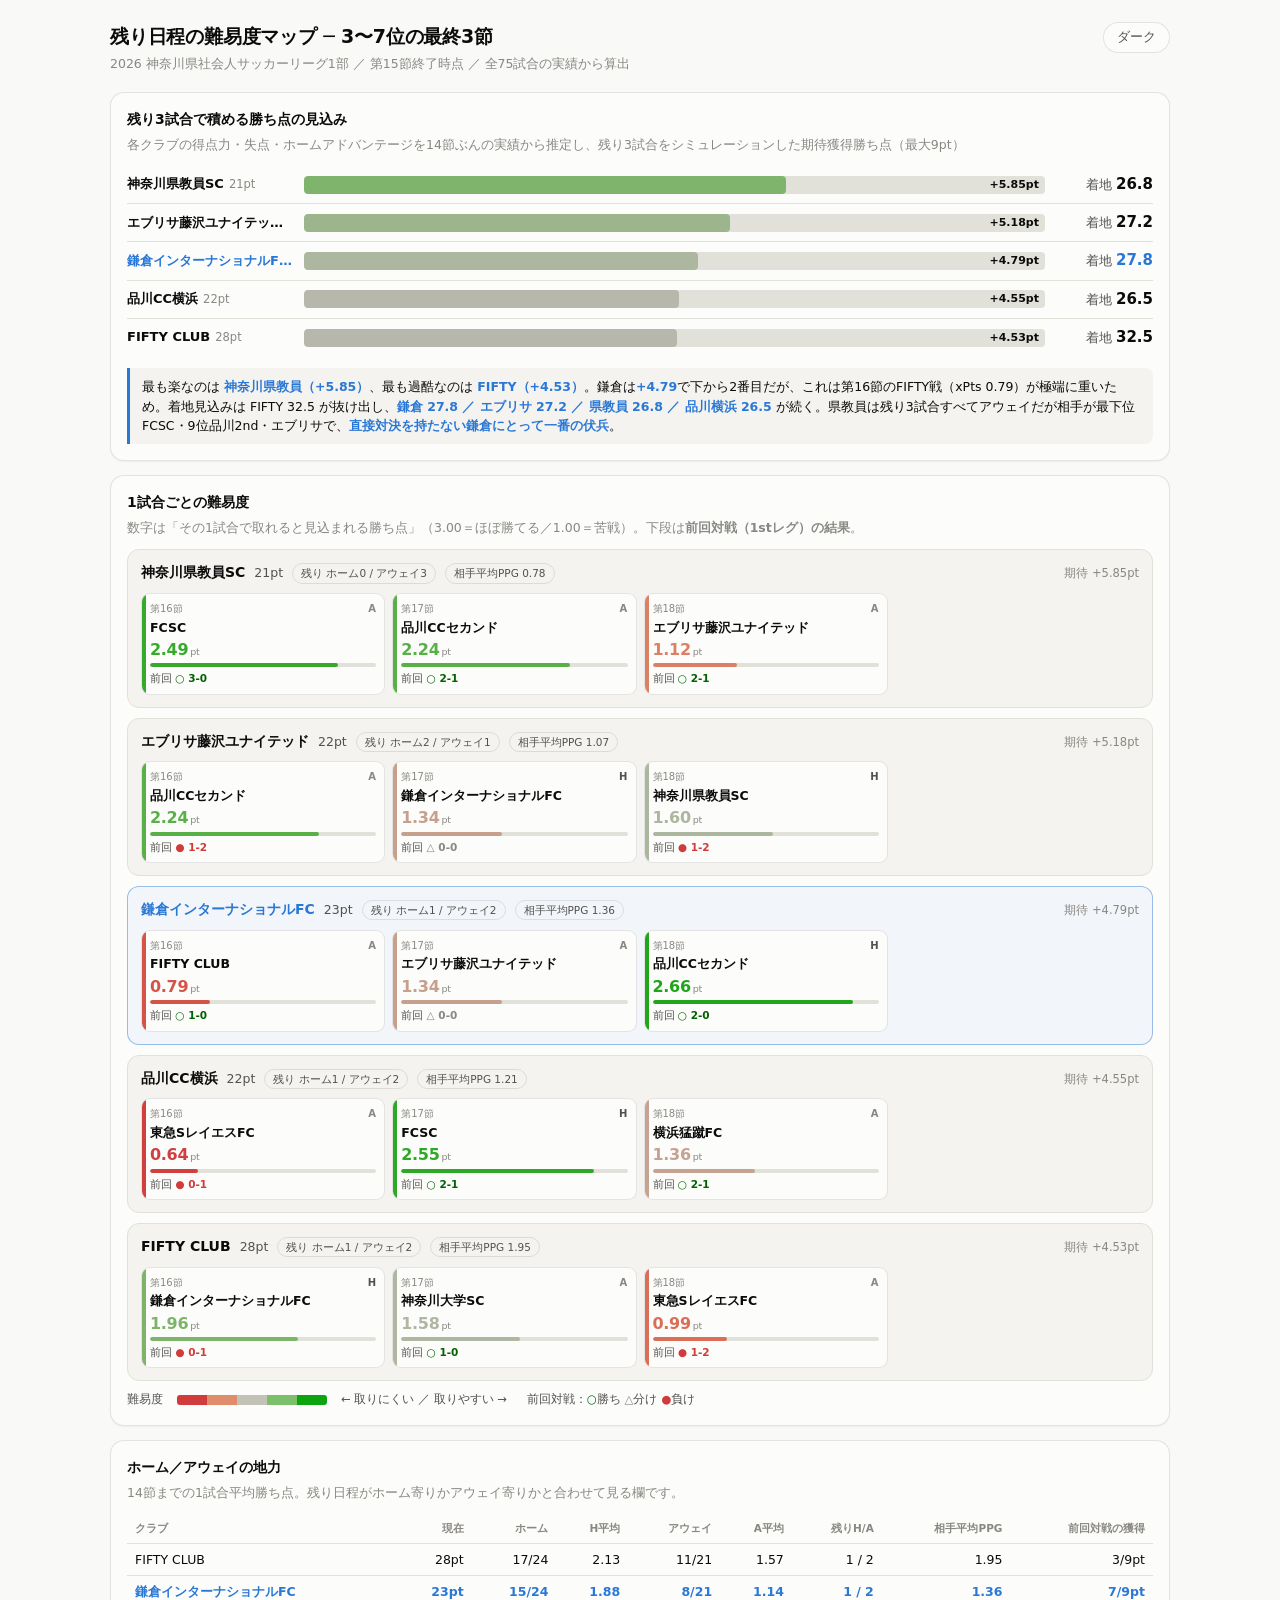
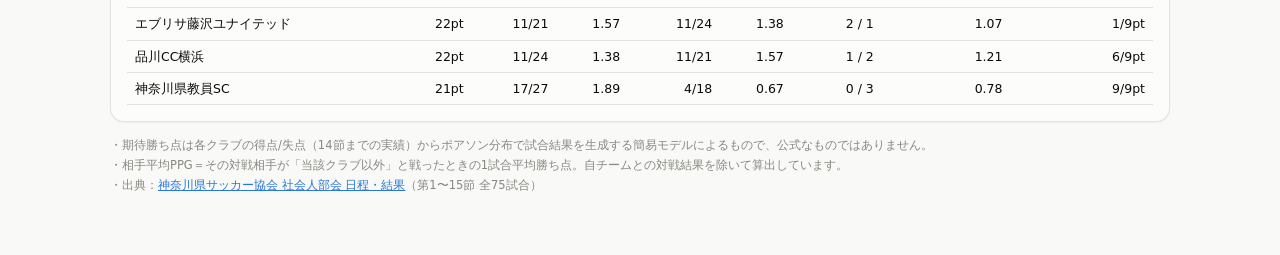
==== fixtures.html @ 3d51796e "Add files via upload" ====
<!DOCTYPE html>
<html lang="ja" data-theme="light">
<head>
<meta charset="utf-8">
<meta name="viewport" content="width=device-width, initial-scale=1">
<title>残り日程難易度マップ｜神奈川県1部</title>
<style>
  :root{
    color-scheme:light;
    --page:#f9f9f7;--surface:#fcfcfb;--surface2:#f4f3ef;
    --ink:#0b0b0b;--ink2:#52514e;--muted:#898781;
    --grid:#e1e0d9;--axis:#c3c2b7;--border:rgba(11,11,11,.10);
    --hi:#2a78d6;--good:#0ca30c;--goodink:#006300;--bad:#d03b3b;
    --easy:#0ca30c;--hard:#d03b3b;--mid:#c3c2b7;
    --shadow:0 1px 2px rgba(11,11,11,.05);
  }
  :root[data-theme="dark"]{
    color-scheme:dark;
    --page:#0d0d0d;--surface:#1a1a19;--surface2:#232321;
    --ink:#fff;--ink2:#c3c2b7;--muted:#898781;
    --grid:#2c2c2a;--axis:#383835;--border:rgba(255,255,255,.10);
    --hi:#3987e5;--good:#0ca30c;--goodink:#0ca30c;--bad:#e66767;
    --easy:#0ca30c;--hard:#e66767;--mid:#56554f;
    --shadow:none;
  }
  *{box-sizing:border-box}
  body{margin:0;background:var(--page);color:var(--ink);padding:22px 16px 60px;
    font-family:system-ui,-apple-system,"Segoe UI","Hiragino Sans","Noto Sans JP",sans-serif;font-size:15px;line-height:1.55}
  .wrap{max-width:1060px;margin:0 auto}
  header{display:flex;justify-content:space-between;align-items:flex-start;gap:14px;flex-wrap:wrap;margin-bottom:18px}
  h1{font-size:19px;margin:0 0 3px;letter-spacing:-.01em}
  .sub{font-size:12.5px;color:var(--muted);margin:0}
  .btn{border:1px solid var(--border);background:var(--surface);color:var(--ink2);border-radius:999px;
    padding:6px 13px;font-size:12.5px;cursor:pointer;font-family:inherit}
  h2{font-size:14px;margin:0 0 4px}
  .lead{font-size:12.5px;color:var(--muted);margin:0 0 12px}
  .card{background:var(--surface);border:1px solid var(--border);border-radius:14px;padding:16px;box-shadow:var(--shadow);margin-bottom:14px}

  /* ランキング */
  .rankrow{display:grid;grid-template-columns:165px 1fr 96px;gap:12px;align-items:center;padding:7px 0;border-bottom:1px solid var(--grid)}
  .rankrow:last-child{border-bottom:none}
  .rname{font-size:13px;font-weight:650;white-space:nowrap;overflow:hidden;text-overflow:ellipsis}
  .rname i{font-style:normal;font-weight:400;color:var(--muted);font-size:11.5px;margin-left:5px}
  .rbar{position:relative;height:18px;background:var(--grid);border-radius:4px;overflow:hidden}
  .rbar i{position:absolute;left:0;top:0;bottom:0;border-radius:4px;background:var(--mid)}
  .rbar b{position:absolute;right:6px;top:0;line-height:18px;font-size:11px;font-weight:650;color:var(--ink)}
  .rland{font-size:12.5px;text-align:right;font-variant-numeric:tabular-nums;color:var(--ink2)}
  .rland b{font-size:15px;color:var(--ink)}
  .km .rname,.km .rland b{color:var(--hi)}

  /* チームブロック */
  .team{border:1px solid var(--grid);border-radius:12px;padding:12px 13px;margin-bottom:10px;background:var(--surface2)}
  .team.km{border-color:color-mix(in srgb,var(--hi) 45%,transparent);background:color-mix(in srgb,var(--hi) 5%,var(--surface))}
  .thead{display:flex;align-items:baseline;gap:9px;flex-wrap:wrap;margin-bottom:9px}
  .thead .nm{font-size:14px;font-weight:700}
  .team.km .thead .nm{color:var(--hi)}
  .thead .pt{font-size:12.5px;color:var(--ink2);font-variant-numeric:tabular-nums}
  .thead .tag{font-size:10.5px;padding:1px 8px;border-radius:999px;border:1px solid var(--border);color:var(--ink2)}
  .thead .sp{margin-left:auto;font-size:11.5px;color:var(--muted);font-variant-numeric:tabular-nums}
  .fixtures{display:grid;grid-template-columns:repeat(4,1fr);gap:7px}
  @media(max-width:700px){.fixtures{grid-template-columns:repeat(2,1fr)}}
  .fx{border:1px solid var(--border);border-radius:9px;padding:7px 8px;background:var(--surface);position:relative;overflow:hidden}
  .fx .rd{font-size:10px;color:var(--muted);display:flex;justify-content:space-between}
  .fx .rd .ha{font-weight:700;letter-spacing:.02em}
  .fx .op{font-size:12.5px;font-weight:650;margin:1px 0 4px;white-space:nowrap;overflow:hidden;text-overflow:ellipsis}
  .fx .xp{font-size:16px;font-weight:700;font-variant-numeric:tabular-nums;letter-spacing:-.02em;line-height:1.1}
  .fx .xp small{font-size:9.5px;font-weight:500;color:var(--muted);margin-left:2px}
  .fx .lg{font-size:10.5px;color:var(--ink2);margin-top:3px;font-variant-numeric:tabular-nums}
  .fx .lg .o{color:var(--goodink);font-weight:700}
  .fx .lg .x{color:var(--bad);font-weight:700}
  .fx .lg .e{color:var(--muted);font-weight:700}
  .fx .strip{position:absolute;left:0;top:0;bottom:0;width:4px}
  .fx .gauge{height:4px;border-radius:2px;background:var(--grid);margin-top:5px;overflow:hidden}
  .fx .gauge i{display:block;height:100%;border-radius:2px}

  .legend{display:flex;gap:14px;flex-wrap:wrap;align-items:center;font-size:11.5px;color:var(--ink2);margin-top:10px}
  .ramp{display:flex;height:10px;width:150px;border-radius:3px;overflow:hidden}
  .ramp span{flex:1}

  table{width:100%;border-collapse:collapse;font-size:12.5px;font-variant-numeric:tabular-nums}
  th,td{padding:6px 8px;border-bottom:1px solid var(--grid);text-align:right;white-space:nowrap}
  th:first-child,td:first-child{text-align:left}
  th{font-size:10.5px;color:var(--muted);font-weight:600}
  tr.km td{color:var(--hi);font-weight:650}
  footer{font-size:11.5px;color:var(--muted);line-height:1.7;margin-top:10px}
  a{color:var(--hi)}
  .key{background:var(--surface2);border-left:3px solid var(--hi);border-radius:0 8px 8px 0;padding:9px 12px;font-size:12.5px;margin-top:12px}
  .key b{color:var(--hi)}
</style>
</head>
<body>
<div class="wrap">

<header>
  <div>
    <h1>残り日程の難易度マップ ─ 3〜7位の最終3節</h1>
    <p class="sub">2026 神奈川県社会人サッカーリーグ1部 ／ 第15節終了時点 ／ 全75試合の実績から算出</p>
  </div>
  <button class="btn" id="theme">ダーク</button>
</header>

<div class="card">
  <h2>残り3試合で積める勝ち点の見込み</h2>
  <p class="lead">各クラブの得点力・失点・ホームアドバンテージを14節ぶんの実績から推定し、残り3試合をシミュレーションした期待獲得勝ち点（最大9pt）</p>
  <div id="ranking"></div>
  <div class="key" id="keynote"></div>
</div>

<div class="card">
  <h2>1試合ごとの難易度</h2>
  <p class="lead">数字は「その1試合で取れると見込まれる勝ち点」（3.00＝ほぼ勝てる／1.00＝苦戦）。下段は<b>前回対戦（1stレグ）の結果</b>。</p>
  <div id="teams"></div>
  <div class="legend">
    <span>難易度</span>
    <span class="ramp"><span style="background:#d03b3b"></span><span style="background:#e08b6a"></span><span style="background:#c3c2b7"></span><span style="background:#7cbf6a"></span><span style="background:#0ca30c"></span></span>
    <span>← 取りにくい ／ 取りやすい →</span>
    <span style="margin-left:6px">前回対戦：<b class="o" style="color:var(--goodink)">○</b>勝ち <b style="color:var(--muted)">△</b>分け <b style="color:var(--bad)">●</b>負け</span>
  </div>
</div>

<div class="card">
  <h2>ホーム／アウェイの地力</h2>
  <p class="lead">14節までの1試合平均勝ち点。残り日程がホーム寄りかアウェイ寄りかと合わせて見る欄です。</p>
  <table>
    <thead><tr><th>クラブ</th><th>現在</th><th>ホーム</th><th>H平均</th><th>アウェイ</th><th>A平均</th><th>残りH/A</th><th>相手平均PPG</th><th>前回対戦の獲得</th></tr></thead>
    <tbody id="ha"></tbody>
  </table>
</div>

<footer>
  ・期待勝ち点は各クラブの得点/失点（14節までの実績）からポアソン分布で試合結果を生成する簡易モデルによるもので、公式なものではありません。<br>
  ・相手平均PPG＝その対戦相手が「当該クラブ以外」と戦ったときの1試合平均勝ち点。自チームとの対戦結果を除いて算出しています。<br>
  ・出典：<a href="https://fakj-shakaijin.com/league/div1/">神奈川県サッカー協会 社会人部会 日程・結果</a>（第1〜15節 全75試合）
</footer>
</div>

<script>
const D=[
 {t:"神奈川県教員SC",pt:21,exp:5.85,land:26.8,oppppg:0.78,leg:9,homeRec:[17,9],awayRec:[4,6],rh:0,
  fx:[{rd:16,ha:"A",op:"FCSC",xp:2.49,lg:"○ 3-0"},{rd:17,ha:"A",op:"品川CCセカンド",xp:2.24,lg:"○ 2-1"},{rd:18,ha:"A",op:"エブリサ藤沢ユナイテッド",xp:1.12,lg:"○ 2-1"}]},
 {t:"エブリサ藤沢ユナイテッド",pt:22,exp:5.18,land:27.2,oppppg:1.07,leg:1,homeRec:[11,7],awayRec:[11,8],rh:2,
  fx:[{rd:16,ha:"A",op:"品川CCセカンド",xp:2.24,lg:"● 1-2"},{rd:17,ha:"H",op:"鎌倉インターナショナルFC",xp:1.34,lg:"△ 0-0"},{rd:18,ha:"H",op:"神奈川県教員SC",xp:1.60,lg:"● 1-2"}]},
 {t:"鎌倉インターナショナルFC",km:1,pt:23,exp:4.79,land:27.8,oppppg:1.36,leg:7,homeRec:[15,8],awayRec:[8,7],rh:1,
  fx:[{rd:16,ha:"A",op:"FIFTY CLUB",xp:0.79,lg:"○ 1-0"},{rd:17,ha:"A",op:"エブリサ藤沢ユナイテッド",xp:1.34,lg:"△ 0-0"},{rd:18,ha:"H",op:"品川CCセカンド",xp:2.66,lg:"○ 2-0"}]},
 {t:"品川CC横浜",pt:22,exp:4.55,land:26.5,oppppg:1.21,leg:6,homeRec:[11,8],awayRec:[11,7],rh:1,
  fx:[{rd:16,ha:"A",op:"東急SレイエスFC",xp:0.64,lg:"● 0-1"},{rd:17,ha:"H",op:"FCSC",xp:2.55,lg:"○ 2-1"},{rd:18,ha:"A",op:"横浜猛蹴FC",xp:1.36,lg:"○ 2-1"}]},
 {t:"FIFTY CLUB",pt:28,exp:4.53,land:32.5,oppppg:1.95,leg:3,homeRec:[17,8],awayRec:[11,7],rh:1,
  fx:[{rd:16,ha:"H",op:"鎌倉インターナショナルFC",xp:1.96,lg:"● 0-1"},{rd:17,ha:"A",op:"神奈川大学SC",xp:1.58,lg:"○ 1-0"},{rd:18,ha:"A",op:"東急SレイエスFC",xp:0.99,lg:"● 1-2"}]}
];
/* 難易度→色（1.5を中立とする発散スケール） */
function heat(x){
  const c=[[0.6,"#d03b3b"],[1.1,"#dd7d5e"],[1.5,"#b9b7ad"],[2.1,"#6cb356"],[2.8,"#0ca30c"]];
  if(x<=c[0][0])return c[0][1];
  for(let i=0;i<c.length-1;i++){ if(x<=c[i+1][0]){
    const t=(x-c[i][0])/(c[i+1][0]-c[i][0]);
    const a=hex(c[i][1]),b=hex(c[i+1][1]);
    return `rgb(${Math.round(a[0]+(b[0]-a[0])*t)},${Math.round(a[1]+(b[1]-a[1])*t)},${Math.round(a[2]+(b[2]-a[2])*t)})`;
  }}
  return c[c.length-1][1];
}
const hex=h=>[1,3,5].map(i=>parseInt(h.substr(i,2),16));

const sorted=[...D].sort((a,b)=>b.exp-a.exp);
document.getElementById('ranking').innerHTML=sorted.map(d=>`
  <div class="rankrow ${d.km?'km':''}">
    <div class="rname">${d.t}<i>${d.pt}pt</i></div>
    <div class="rbar"><i style="width:${d.exp/9*100}%;background:${heat(d.exp/3)}"></i><b>+${d.exp.toFixed(2)}pt</b></div>
    <div class="rland">着地 <b>${d.land.toFixed(1)}</b></div>
  </div>`).join('');

document.getElementById('keynote').innerHTML=
 "最も楽なのは <b>神奈川県教員（+5.85）</b>、最も過酷なのは <b>FIFTY（+4.53）</b>。鎌倉は<b>+4.79</b>で下から2番目だが、これは第16節のFIFTY戦（xPts 0.79）が極端に重いため。着地見込みは FIFTY 32.5 が抜け出し、<b>鎌倉 27.8 ／ エブリサ 27.2 ／ 県教員 26.8 ／ 品川横浜 26.5</b> が続く。県教員は残り3試合すべてアウェイだが相手が最下位FCSC・9位品川2nd・エブリサで、<b>直接対決を持たない鎌倉にとって一番の伏兵</b>。";

document.getElementById('teams').innerHTML=sorted.map(d=>`
  <div class="team ${d.km?'km':''}">
    <div class="thead">
      <span class="nm">${d.t}</span><span class="pt">${d.pt}pt</span>
      <span class="tag">残り ホーム${d.rh} / アウェイ${3-d.rh}</span>
      <span class="tag">相手平均PPG ${d.oppppg.toFixed(2)}</span>
      <span class="sp">期待 +${d.exp.toFixed(2)}pt</span>
    </div>
    <div class="fixtures">${d.fx.map(f=>{
      const c=heat(f.xp), mk=f.lg[0];
      const cls=mk==='○'?'o':mk==='●'?'x':'e';
      return `<div class="fx"><div class="strip" style="background:${c}"></div>
        <div class="rd"><span>第${f.rd}節</span><span class="ha" style="color:${f.ha==='H'?'var(--ink2)':'var(--muted)'}">${f.ha}</span></div>
        <div class="op">${f.op}</div>
        <div class="xp" style="color:${c}">${f.xp.toFixed(2)}<small>pt</small></div>
        <div class="gauge"><i style="width:${f.xp/3*100}%;background:${c}"></i></div>
        <div class="lg">前回 <span class="${cls}">${f.lg}</span></div></div>`;
    }).join('')}</div>
  </div>`).join('');

document.getElementById('ha').innerHTML=[...D].sort((a,b)=>b.pt-a.pt||b.exp-a.exp).map(d=>{
  const hp=(d.homeRec[0]/d.homeRec[1]), apg=(d.awayRec[0]/d.awayRec[1]);
  return `<tr class="${d.km?'km':''}"><td>${d.t}</td><td>${d.pt}pt</td>
    <td>${d.homeRec[0]}/${d.homeRec[1]*3}</td><td>${hp.toFixed(2)}</td>
    <td>${d.awayRec[0]}/${d.awayRec[1]*3}</td><td>${apg.toFixed(2)}</td>
    <td>${d.rh} / ${3-d.rh}</td><td>${d.oppppg.toFixed(2)}</td><td>${d.leg}/9pt</td></tr>`;
}).join('');

document.getElementById('theme').onclick=e=>{const dk=document.documentElement.dataset.theme==='dark';
  document.documentElement.dataset.theme=dk?'light':'dark'; e.target.textContent=dk?'ダーク':'ライト';};
</script>
</body>
</html>
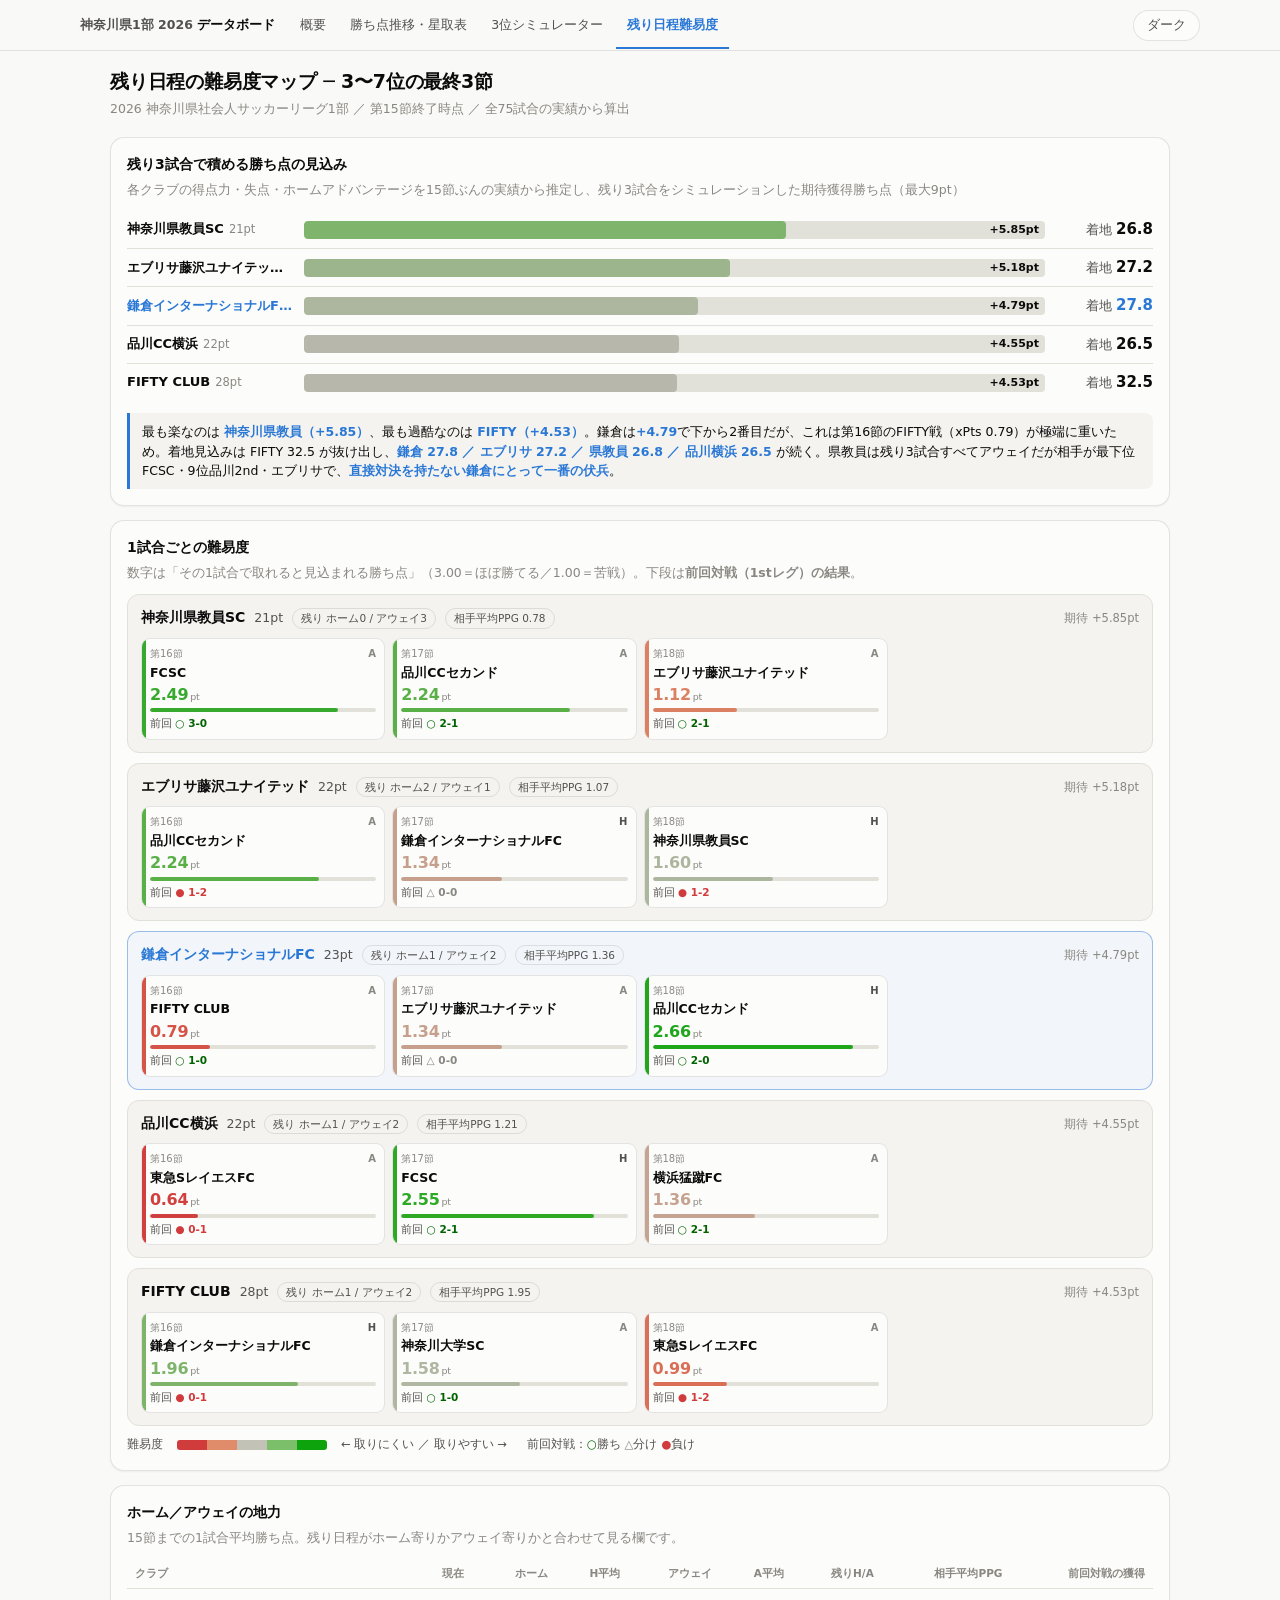
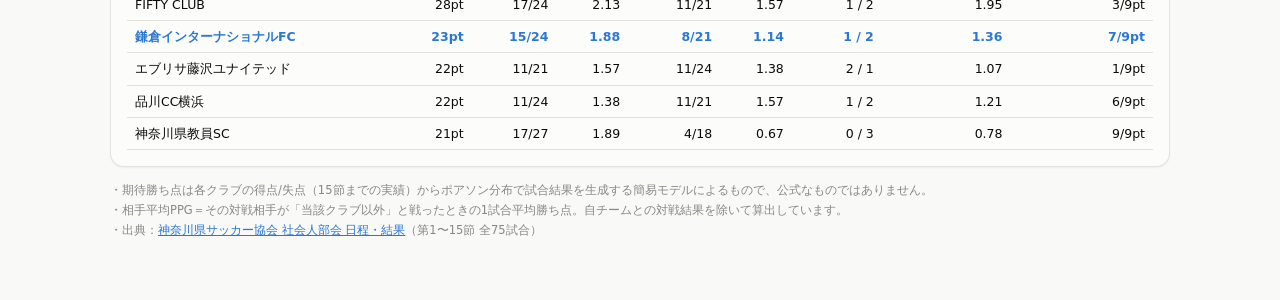
==== commit cfb62299: "update" ====
--- a/fixtures.html
+++ b/fixtures.html
@@ -3,6 +3,8 @@
 <head>
 <meta charset="utf-8">
 <meta name="viewport" content="width=device-width, initial-scale=1">
+<script>try{var _t=localStorage.getItem("kslTheme");if(_t)document.documentElement.dataset.theme=_t;}catch(e){}</script>
+
 <title>残り日程難易度マップ｜神奈川県1部</title>
 <style>
   :root{
@@ -86,9 +88,29 @@
   a{color:var(--hi)}
   .key{background:var(--surface2);border-left:3px solid var(--hi);border-radius:0 8px 8px 0;padding:9px 12px;font-size:12.5px;margin-top:12px}
   .key b{color:var(--hi)}
+
+  /* ===== 共通タブバー ===== */
+  .topbar{position:sticky;top:0;z-index:40;background:color-mix(in srgb,var(--page) 88%,transparent);
+    backdrop-filter:saturate(180%) blur(10px);-webkit-backdrop-filter:saturate(180%) blur(10px);
+    border-bottom:1px solid var(--border);margin:-24px -16px 18px;padding:0 16px}
+  .tbin{max-width:1120px;margin:0 auto;display:flex;align-items:center;gap:14px;min-height:50px;flex-wrap:nowrap}
+  .brand{font-size:12.5px;font-weight:600;color:var(--ink2);text-decoration:none;white-space:nowrap;flex:none}
+  .brand b{color:var(--ink)}
+  .brand:hover{color:var(--ink)}
+  .tabs{display:flex;gap:2px;overflow-x:auto;scrollbar-width:none;flex:1;min-width:0}
+  .tabs::-webkit-scrollbar{display:none}
+  .tab{position:relative;display:block;padding:14px 11px 12px;font-size:12.5px;color:var(--ink2);
+    text-decoration:none;white-space:nowrap;border-bottom:2px solid transparent;transition:color .15s}
+  .tab:hover{color:var(--ink)}
+  .tab[aria-current="page"]{color:var(--hi);font-weight:700;border-bottom-color:var(--hi)}
+  .topbar .btn{flex:none;border:1px solid var(--border);background:var(--surface);color:var(--ink2);
+    border-radius:999px;padding:6px 13px;font-size:12.5px;cursor:pointer;font-family:inherit}
+  .topbar .btn:hover{border-color:var(--axis);color:var(--ink)}
+  @media(max-width:720px){ .brand{display:none} }
 </style>
 </head>
 <body>
+<nav class="topbar"><div class="tbin"><a class="brand" href="index.html">神奈川県1部 2026 <b>データボード</b></a><div class="tabs"><a class="tab" href="index.html">概要</a><a class="tab" href="trend.html">勝ち点推移・星取表</a><a class="tab" href="simulator.html">3位シミュレーター</a><a class="tab" href="fixtures.html" aria-current="page">残り日程難易度</a></div><button class="btn" id="theme">ダーク</button></div></nav>
 <div class="wrap">
 
 <header>
@@ -96,12 +118,11 @@
     <h1>残り日程の難易度マップ ─ 3〜7位の最終3節</h1>
     <p class="sub">2026 神奈川県社会人サッカーリーグ1部 ／ 第15節終了時点 ／ 全75試合の実績から算出</p>
   </div>
-  <button class="btn" id="theme">ダーク</button>
 </header>
 
 <div class="card">
   <h2>残り3試合で積める勝ち点の見込み</h2>
-  <p class="lead">各クラブの得点力・失点・ホームアドバンテージを14節ぶんの実績から推定し、残り3試合をシミュレーションした期待獲得勝ち点（最大9pt）</p>
+  <p class="lead">各クラブの得点力・失点・ホームアドバンテージを15節ぶんの実績から推定し、残り3試合をシミュレーションした期待獲得勝ち点（最大9pt）</p>
   <div id="ranking"></div>
   <div class="key" id="keynote"></div>
 </div>
@@ -120,7 +141,7 @@
 
 <div class="card">
   <h2>ホーム／アウェイの地力</h2>
-  <p class="lead">14節までの1試合平均勝ち点。残り日程がホーム寄りかアウェイ寄りかと合わせて見る欄です。</p>
+  <p class="lead">15節までの1試合平均勝ち点。残り日程がホーム寄りかアウェイ寄りかと合わせて見る欄です。</p>
   <table>
     <thead><tr><th>クラブ</th><th>現在</th><th>ホーム</th><th>H平均</th><th>アウェイ</th><th>A平均</th><th>残りH/A</th><th>相手平均PPG</th><th>前回対戦の獲得</th></tr></thead>
     <tbody id="ha"></tbody>
@@ -128,7 +149,7 @@
 </div>
 
 <footer>
-  ・期待勝ち点は各クラブの得点/失点（14節までの実績）からポアソン分布で試合結果を生成する簡易モデルによるもので、公式なものではありません。<br>
+  ・期待勝ち点は各クラブの得点/失点（15節までの実績）からポアソン分布で試合結果を生成する簡易モデルによるもので、公式なものではありません。<br>
   ・相手平均PPG＝その対戦相手が「当該クラブ以外」と戦ったときの1試合平均勝ち点。自チームとの対戦結果を除いて算出しています。<br>
   ・出典：<a href="https://fakj-shakaijin.com/league/div1/">神奈川県サッカー協会 社会人部会 日程・結果</a>（第1〜15節 全75試合）
 </footer>
@@ -202,5 +223,11 @@
 document.getElementById('theme').onclick=e=>{const dk=document.documentElement.dataset.theme==='dark';
   document.documentElement.dataset.theme=dk?'light':'dark'; e.target.textContent=dk?'ダーク':'ライト';};
 </script>
+<script>
+(function(){var b=document.getElementById('theme');if(!b)return;
+ b.textContent=document.documentElement.dataset.theme==='dark'?'ライト':'ダーク';
+ b.addEventListener('click',function(){try{localStorage.setItem('kslTheme',document.documentElement.dataset.theme||'light')}catch(e){}});
+})();
+</script>
 </body>
 </html>
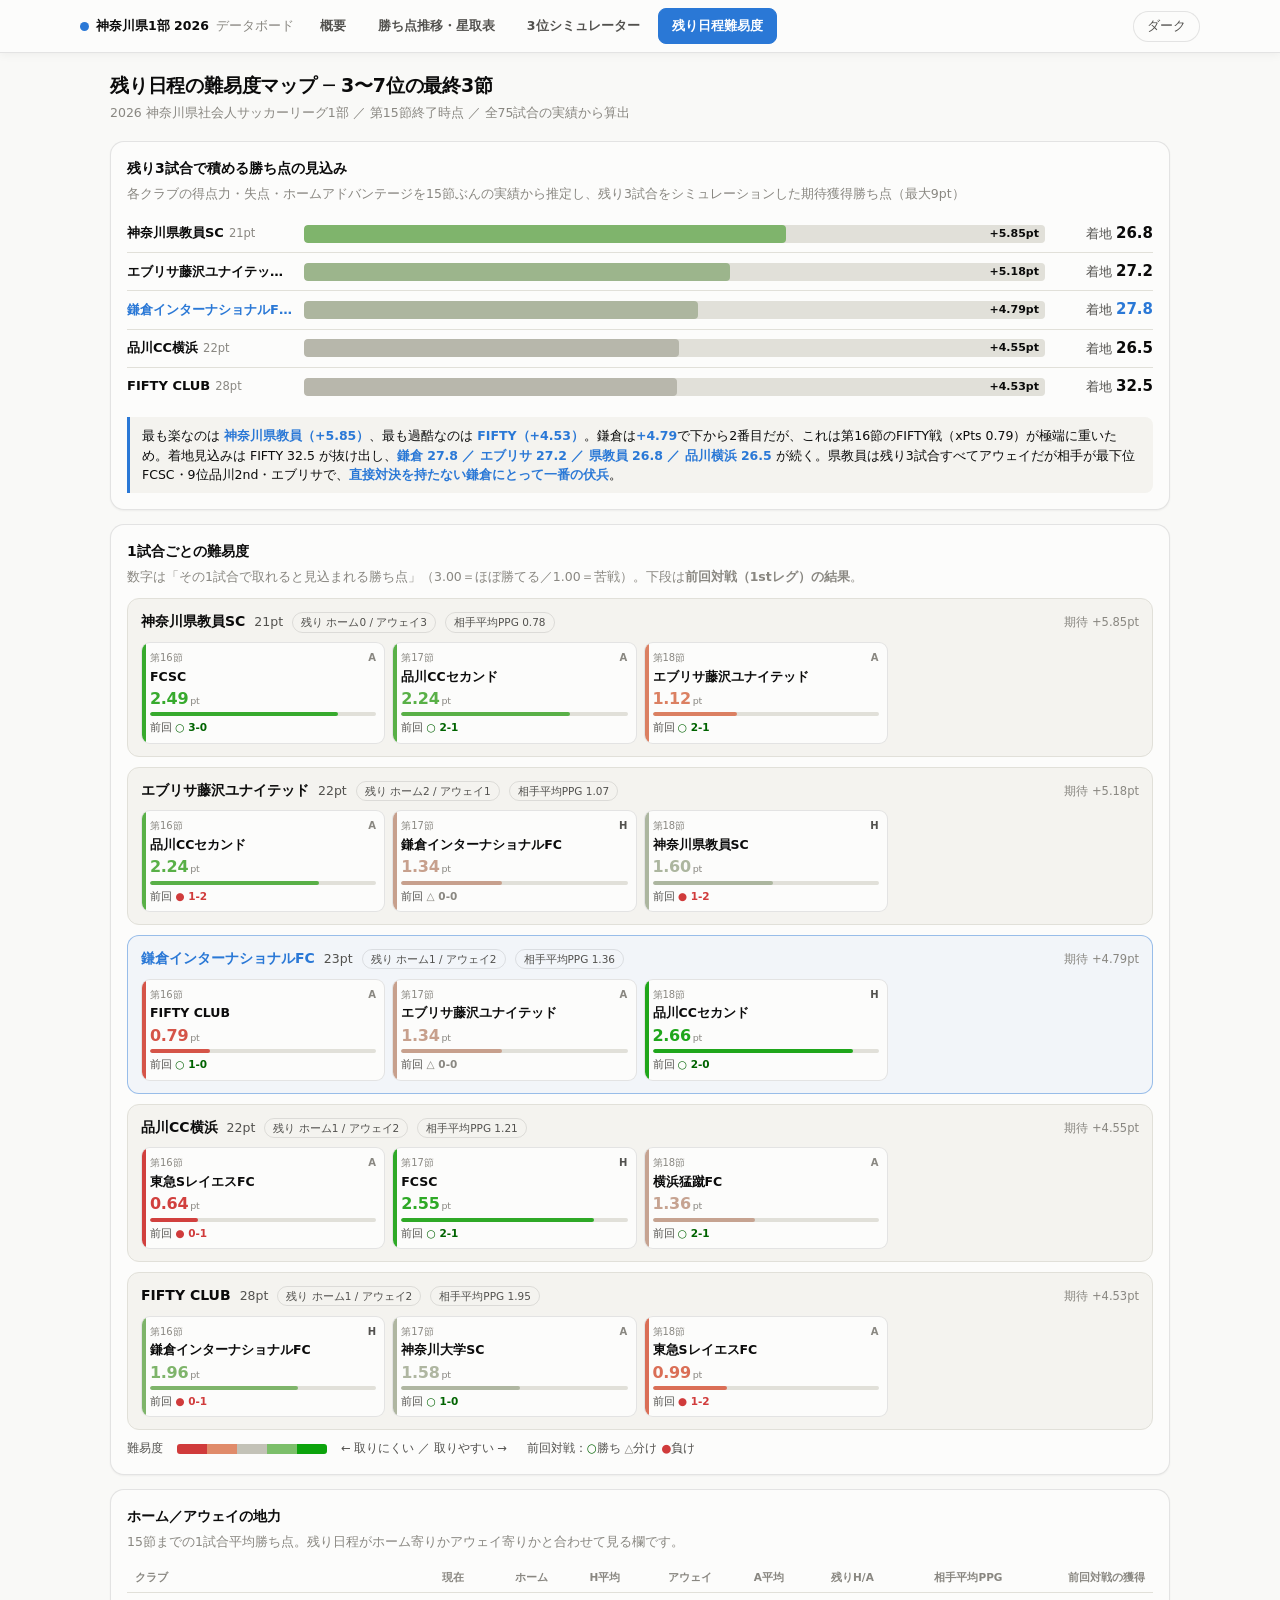
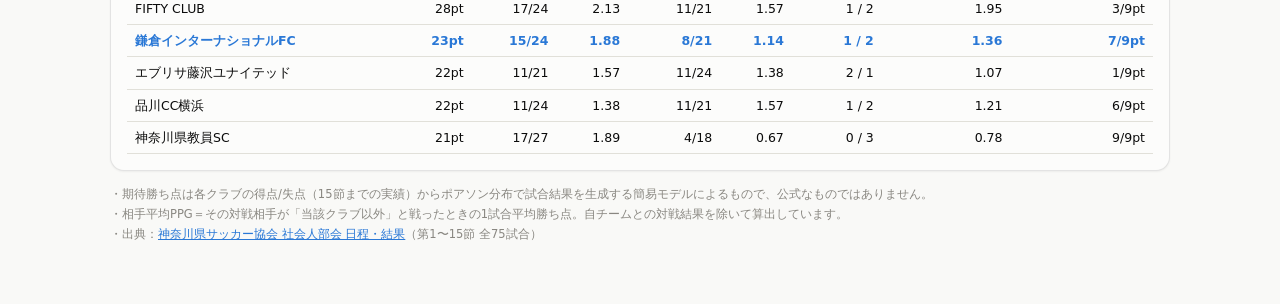
==== commit 82224f19: "Add files via upload" ====
--- a/fixtures.html
+++ b/fixtures.html
@@ -26,7 +26,7 @@
     --shadow:none;
   }
   *{box-sizing:border-box}
-  body{margin:0;background:var(--page);color:var(--ink);padding:22px 16px 60px;
+  body{margin:0;background:var(--page);color:var(--ink);padding:0 16px 60px;
     font-family:system-ui,-apple-system,"Segoe UI","Hiragino Sans","Noto Sans JP",sans-serif;font-size:15px;line-height:1.55}
   .wrap{max-width:1060px;margin:0 auto}
   header{display:flex;justify-content:space-between;align-items:flex-start;gap:14px;flex-wrap:wrap;margin-bottom:18px}
@@ -90,27 +90,33 @@
   .key b{color:var(--hi)}
 
   /* ===== 共通タブバー ===== */
-  .topbar{position:sticky;top:0;z-index:40;background:color-mix(in srgb,var(--page) 88%,transparent);
-    backdrop-filter:saturate(180%) blur(10px);-webkit-backdrop-filter:saturate(180%) blur(10px);
-    border-bottom:1px solid var(--border);margin:-24px -16px 18px;padding:0 16px}
-  .tbin{max-width:1120px;margin:0 auto;display:flex;align-items:center;gap:14px;min-height:50px;flex-wrap:nowrap}
-  .brand{font-size:12.5px;font-weight:600;color:var(--ink2);text-decoration:none;white-space:nowrap;flex:none}
-  .brand b{color:var(--ink)}
-  .brand:hover{color:var(--ink)}
-  .tabs{display:flex;gap:2px;overflow-x:auto;scrollbar-width:none;flex:1;min-width:0}
+  .topbar{position:-webkit-sticky;position:sticky;top:0;z-index:100;
+    background:var(--surface);border-bottom:1px solid var(--border);
+    box-shadow:0 1px 10px rgba(11,11,11,.06);margin:0 -16px 18px;padding:0 16px}
+  :root[data-theme="dark"] .topbar{box-shadow:0 1px 10px rgba(0,0,0,.5)}
+  .tbin{max-width:1120px;margin:0 auto;display:flex;align-items:center;gap:12px;min-height:52px}
+  .brand{font-size:12.5px;font-weight:700;color:var(--ink);text-decoration:none;white-space:nowrap;flex:none;
+    display:flex;align-items:center;gap:7px}
+  .brand .dot{width:9px;height:9px;border-radius:50%;background:var(--hi);flex:none}
+  .brand span{color:var(--muted);font-weight:500}
+  .tabs{display:flex;gap:4px;overflow-x:auto;scrollbar-width:none;flex:1;min-width:0;padding:7px 0}
   .tabs::-webkit-scrollbar{display:none}
-  .tab{position:relative;display:block;padding:14px 11px 12px;font-size:12.5px;color:var(--ink2);
-    text-decoration:none;white-space:nowrap;border-bottom:2px solid transparent;transition:color .15s}
-  .tab:hover{color:var(--ink)}
-  .tab[aria-current="page"]{color:var(--hi);font-weight:700;border-bottom-color:var(--hi)}
+  .tab{display:block;padding:7px 13px;font-size:12.5px;font-weight:600;color:var(--ink2);text-decoration:none;
+    white-space:nowrap;border-radius:8px;border:1px solid transparent;transition:background .15s,color .15s,border-color .15s}
+  .tab:hover{background:var(--surface2);color:var(--ink);border-color:var(--border)}
+  .tab[aria-current="page"]{background:var(--hi);color:#fff;border-color:var(--hi)}
+  .tab[aria-current="page"]:hover{background:var(--hi);color:#fff}
   .topbar .btn{flex:none;border:1px solid var(--border);background:var(--surface);color:var(--ink2);
     border-radius:999px;padding:6px 13px;font-size:12.5px;cursor:pointer;font-family:inherit}
   .topbar .btn:hover{border-color:var(--axis);color:var(--ink)}
-  @media(max-width:720px){ .brand{display:none} }
+  @media(max-width:760px){.brand span{display:none}}
+  @media(max-width:560px){.brand{display:none}.tab{padding:7px 10px;font-size:12px}}
+  @media(max-width:560px){.tabs{-webkit-mask-image:linear-gradient(90deg,#000 88%,transparent);mask-image:linear-gradient(90deg,#000 88%,transparent)}
+    .topbar .btn{padding:6px 9px;font-size:11.5px}}
 </style>
 </head>
 <body>
-<nav class="topbar"><div class="tbin"><a class="brand" href="index.html">神奈川県1部 2026 <b>データボード</b></a><div class="tabs"><a class="tab" href="index.html">概要</a><a class="tab" href="trend.html">勝ち点推移・星取表</a><a class="tab" href="simulator.html">3位シミュレーター</a><a class="tab" href="fixtures.html" aria-current="page">残り日程難易度</a></div><button class="btn" id="theme">ダーク</button></div></nav>
+<nav class="topbar"><div class="tbin"><a class="brand" href="index.html"><i class="dot"></i>神奈川県1部 2026 <span>データボード</span></a><div class="tabs"><a class="tab" href="index.html">概要</a><a class="tab" href="trend.html">勝ち点推移・星取表</a><a class="tab" href="simulator.html">3位シミュレーター</a><a class="tab" href="fixtures.html" aria-current="page">残り日程難易度</a></div><button class="btn" id="theme">ダーク</button></div></nav>
 <div class="wrap">
 
 <header>
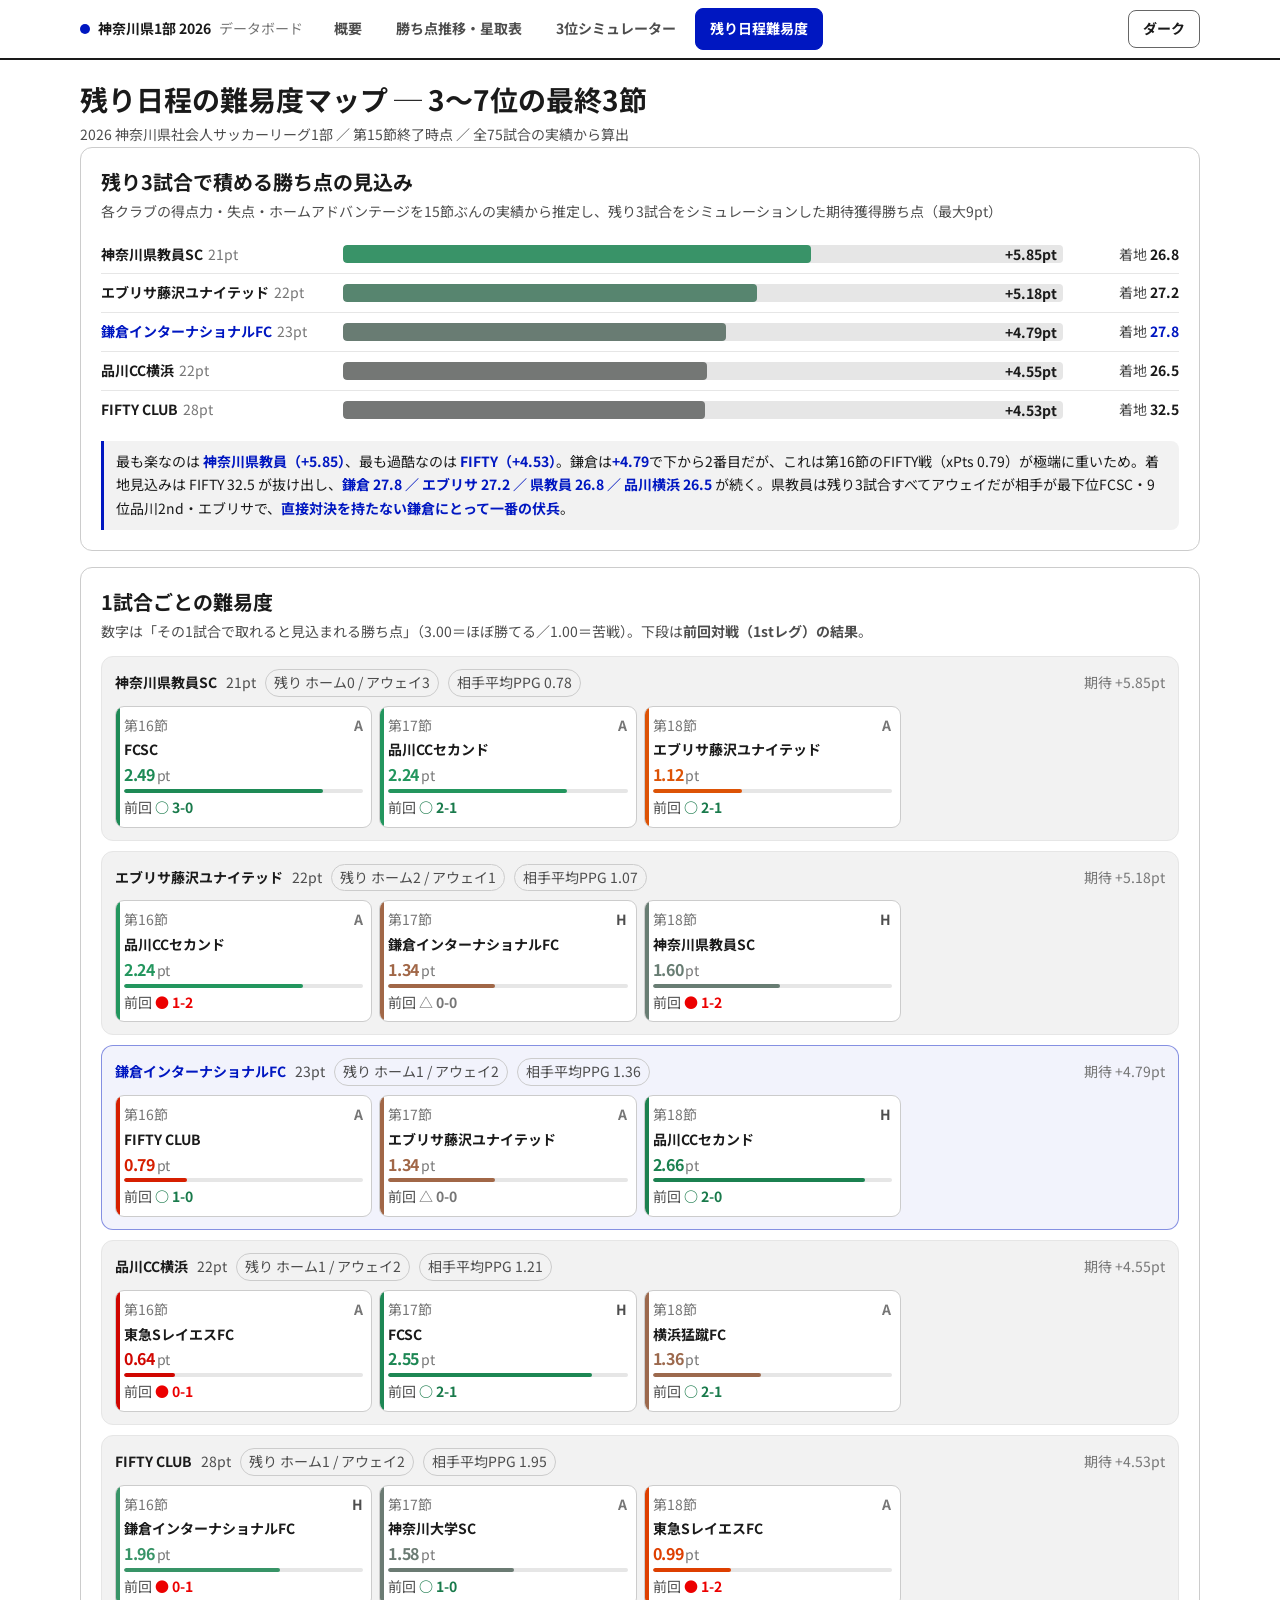
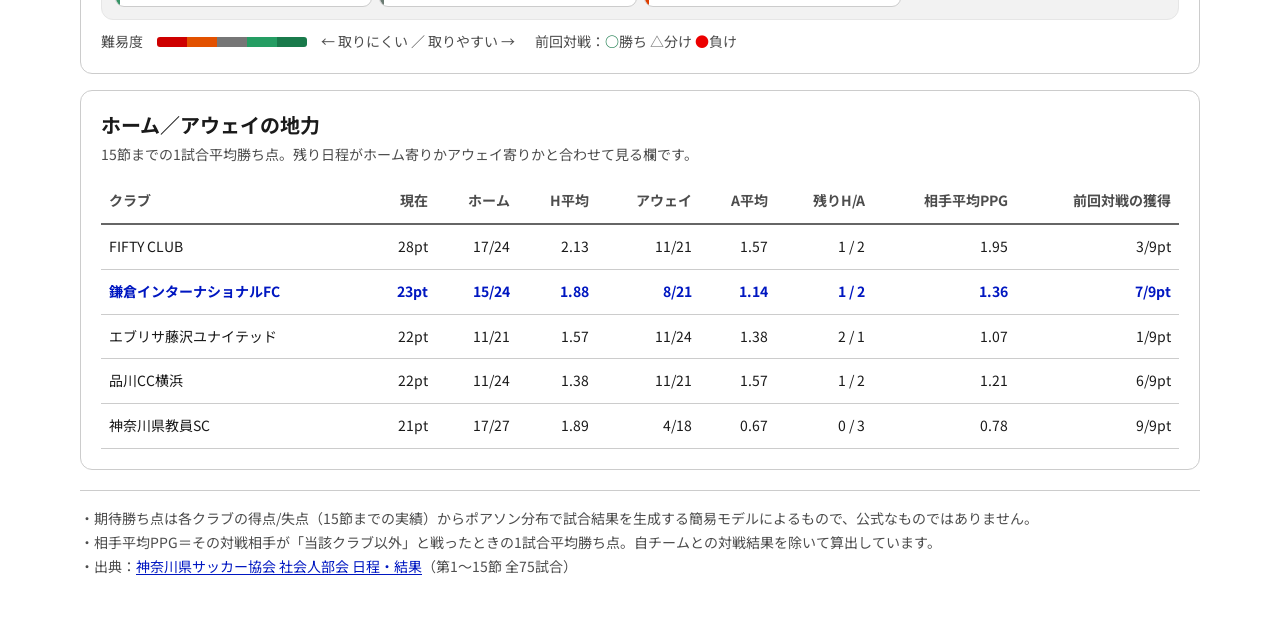
==== commit 2cb3c8ad: "Add files via upload" ====
--- a/fixtures.html
+++ b/fixtures.html
@@ -6,68 +6,42 @@
 <script>try{var _t=localStorage.getItem("kslTheme");if(_t)document.documentElement.dataset.theme=_t;}catch(e){}</script>
 
 <title>残り日程難易度マップ｜神奈川県1部</title>
+<link rel="preconnect" href="https://fonts.googleapis.com">
+<link rel="preconnect" href="https://fonts.gstatic.com" crossorigin>
+<link rel="stylesheet" href="https://fonts.googleapis.com/css2?family=Noto+Sans+JP:wght@400;700&display=swap">
+<link rel="stylesheet" href="dads.css">
 <style>
-  :root{
-    color-scheme:light;
-    --page:#f9f9f7;--surface:#fcfcfb;--surface2:#f4f3ef;
-    --ink:#0b0b0b;--ink2:#52514e;--muted:#898781;
-    --grid:#e1e0d9;--axis:#c3c2b7;--border:rgba(11,11,11,.10);
-    --hi:#2a78d6;--good:#0ca30c;--goodink:#006300;--bad:#d03b3b;
-    --easy:#0ca30c;--hard:#d03b3b;--mid:#c3c2b7;
-    --shadow:0 1px 2px rgba(11,11,11,.05);
-  }
-  :root[data-theme="dark"]{
-    color-scheme:dark;
-    --page:#0d0d0d;--surface:#1a1a19;--surface2:#232321;
-    --ink:#fff;--ink2:#c3c2b7;--muted:#898781;
-    --grid:#2c2c2a;--axis:#383835;--border:rgba(255,255,255,.10);
-    --hi:#3987e5;--good:#0ca30c;--goodink:#0ca30c;--bad:#e66767;
-    --easy:#0ca30c;--hard:#e66767;--mid:#56554f;
-    --shadow:none;
-  }
-  *{box-sizing:border-box}
-  body{margin:0;background:var(--page);color:var(--ink);padding:0 16px 60px;
-    font-family:system-ui,-apple-system,"Segoe UI","Hiragino Sans","Noto Sans JP",sans-serif;font-size:15px;line-height:1.55}
-  .wrap{max-width:1060px;margin:0 auto}
-  header{display:flex;justify-content:space-between;align-items:flex-start;gap:14px;flex-wrap:wrap;margin-bottom:18px}
-  h1{font-size:19px;margin:0 0 3px;letter-spacing:-.01em}
-  .sub{font-size:12.5px;color:var(--muted);margin:0}
-  .btn{border:1px solid var(--border);background:var(--surface);color:var(--ink2);border-radius:999px;
-    padding:6px 13px;font-size:12.5px;cursor:pointer;font-family:inherit}
-  h2{font-size:14px;margin:0 0 4px}
-  .lead{font-size:12.5px;color:var(--muted);margin:0 0 12px}
-  .card{background:var(--surface);border:1px solid var(--border);border-radius:14px;padding:16px;box-shadow:var(--shadow);margin-bottom:14px}
 
   /* ランキング */
-  .rankrow{display:grid;grid-template-columns:165px 1fr 96px;gap:12px;align-items:center;padding:7px 0;border-bottom:1px solid var(--grid)}
+  .rankrow{display:grid;grid-template-columns:230px 1fr 104px;gap:12px;align-items:center;padding:7px 0;border-bottom:1px solid var(--grid)}
   .rankrow:last-child{border-bottom:none}
-  .rname{font-size:13px;font-weight:650;white-space:nowrap;overflow:hidden;text-overflow:ellipsis}
-  .rname i{font-style:normal;font-weight:400;color:var(--muted);font-size:11.5px;margin-left:5px}
+  .rname{font-size:0.875rem;font-weight:700;white-space:nowrap;overflow:hidden;text-overflow:ellipsis}
+  .rname i{font-style:normal;font-weight:400;color:var(--muted);font-size:0.875rem;margin-left:5px}
   .rbar{position:relative;height:18px;background:var(--grid);border-radius:4px;overflow:hidden}
   .rbar i{position:absolute;left:0;top:0;bottom:0;border-radius:4px;background:var(--mid)}
-  .rbar b{position:absolute;right:6px;top:0;line-height:18px;font-size:11px;font-weight:650;color:var(--ink)}
-  .rland{font-size:12.5px;text-align:right;font-variant-numeric:tabular-nums;color:var(--ink2)}
-  .rland b{font-size:15px;color:var(--ink)}
+  .rbar b{position:absolute;right:6px;top:0;line-height:18px;font-size:0.875rem;font-weight:700;color:var(--ink)}
+  .rland{font-size:0.875rem;text-align:right;font-variant-numeric:tabular-nums;color:var(--ink2)}
+  .rland b{font-size:0.875rem;color:var(--ink)}
   .km .rname,.km .rland b{color:var(--hi)}
 
   /* チームブロック */
   .team{border:1px solid var(--grid);border-radius:12px;padding:12px 13px;margin-bottom:10px;background:var(--surface2)}
   .team.km{border-color:color-mix(in srgb,var(--hi) 45%,transparent);background:color-mix(in srgb,var(--hi) 5%,var(--surface))}
   .thead{display:flex;align-items:baseline;gap:9px;flex-wrap:wrap;margin-bottom:9px}
-  .thead .nm{font-size:14px;font-weight:700}
+  .thead .nm{font-size:0.875rem;font-weight:700}
   .team.km .thead .nm{color:var(--hi)}
-  .thead .pt{font-size:12.5px;color:var(--ink2);font-variant-numeric:tabular-nums}
-  .thead .tag{font-size:10.5px;padding:1px 8px;border-radius:999px;border:1px solid var(--border);color:var(--ink2)}
-  .thead .sp{margin-left:auto;font-size:11.5px;color:var(--muted);font-variant-numeric:tabular-nums}
+  .thead .pt{font-size:0.875rem;color:var(--ink2);font-variant-numeric:tabular-nums}
+  .thead .tag{font-size:0.875rem;padding:1px 8px;border-radius:999px;border:1px solid var(--border);color:var(--ink2)}
+  .thead .sp{margin-left:auto;font-size:0.875rem;color:var(--muted);font-variant-numeric:tabular-nums}
   .fixtures{display:grid;grid-template-columns:repeat(4,1fr);gap:7px}
   @media(max-width:700px){.fixtures{grid-template-columns:repeat(2,1fr)}}
   .fx{border:1px solid var(--border);border-radius:9px;padding:7px 8px;background:var(--surface);position:relative;overflow:hidden}
-  .fx .rd{font-size:10px;color:var(--muted);display:flex;justify-content:space-between}
+  .fx .rd{font-size:0.875rem;color:var(--muted);display:flex;justify-content:space-between}
   .fx .rd .ha{font-weight:700;letter-spacing:.02em}
-  .fx .op{font-size:12.5px;font-weight:650;margin:1px 0 4px;white-space:nowrap;overflow:hidden;text-overflow:ellipsis}
-  .fx .xp{font-size:16px;font-weight:700;font-variant-numeric:tabular-nums;letter-spacing:-.02em;line-height:1.1}
-  .fx .xp small{font-size:9.5px;font-weight:500;color:var(--muted);margin-left:2px}
-  .fx .lg{font-size:10.5px;color:var(--ink2);margin-top:3px;font-variant-numeric:tabular-nums}
+  .fx .op{font-size:0.875rem;font-weight:700;margin:1px 0 4px;white-space:nowrap;overflow:hidden;text-overflow:ellipsis}
+  .fx .xp{font-size:1rem;font-weight:700;font-variant-numeric:tabular-nums;letter-spacing:-.02em;line-height:1.1}
+  .fx .xp small{font-size:0.875rem;font-weight:400;color:var(--muted);margin-left:2px}
+  .fx .lg{font-size:0.875rem;color:var(--ink2);margin-top:3px;font-variant-numeric:tabular-nums}
   .fx .lg .o{color:var(--goodink);font-weight:700}
   .fx .lg .x{color:var(--bad);font-weight:700}
   .fx .lg .e{color:var(--muted);font-weight:700}
@@ -75,44 +49,15 @@
   .fx .gauge{height:4px;border-radius:2px;background:var(--grid);margin-top:5px;overflow:hidden}
   .fx .gauge i{display:block;height:100%;border-radius:2px}
 
-  .legend{display:flex;gap:14px;flex-wrap:wrap;align-items:center;font-size:11.5px;color:var(--ink2);margin-top:10px}
+  .legend{display:flex;gap:14px;flex-wrap:wrap;align-items:center;font-size:0.875rem;color:var(--ink2);margin-top:10px}
   .ramp{display:flex;height:10px;width:150px;border-radius:3px;overflow:hidden}
   .ramp span{flex:1}
 
-  table{width:100%;border-collapse:collapse;font-size:12.5px;font-variant-numeric:tabular-nums}
-  th,td{padding:6px 8px;border-bottom:1px solid var(--grid);text-align:right;white-space:nowrap}
   th:first-child,td:first-child{text-align:left}
-  th{font-size:10.5px;color:var(--muted);font-weight:600}
-  tr.km td{color:var(--hi);font-weight:650}
-  footer{font-size:11.5px;color:var(--muted);line-height:1.7;margin-top:10px}
-  a{color:var(--hi)}
-  .key{background:var(--surface2);border-left:3px solid var(--hi);border-radius:0 8px 8px 0;padding:9px 12px;font-size:12.5px;margin-top:12px}
+  tr.km td{color:var(--hi);font-weight:700}
+  .key{background:var(--surface2);border-left:3px solid var(--hi);border-radius:0 8px 8px 0;padding:9px 12px;font-size:0.875rem;margin-top:12px}
   .key b{color:var(--hi)}
 
-  /* ===== 共通タブバー ===== */
-  .topbar{position:-webkit-sticky;position:sticky;top:0;z-index:100;
-    background:var(--surface);border-bottom:1px solid var(--border);
-    box-shadow:0 1px 10px rgba(11,11,11,.06);margin:0 -16px 18px;padding:0 16px}
-  :root[data-theme="dark"] .topbar{box-shadow:0 1px 10px rgba(0,0,0,.5)}
-  .tbin{max-width:1120px;margin:0 auto;display:flex;align-items:center;gap:12px;min-height:52px}
-  .brand{font-size:12.5px;font-weight:700;color:var(--ink);text-decoration:none;white-space:nowrap;flex:none;
-    display:flex;align-items:center;gap:7px}
-  .brand .dot{width:9px;height:9px;border-radius:50%;background:var(--hi);flex:none}
-  .brand span{color:var(--muted);font-weight:500}
-  .tabs{display:flex;gap:4px;overflow-x:auto;scrollbar-width:none;flex:1;min-width:0;padding:7px 0}
-  .tabs::-webkit-scrollbar{display:none}
-  .tab{display:block;padding:7px 13px;font-size:12.5px;font-weight:600;color:var(--ink2);text-decoration:none;
-    white-space:nowrap;border-radius:8px;border:1px solid transparent;transition:background .15s,color .15s,border-color .15s}
-  .tab:hover{background:var(--surface2);color:var(--ink);border-color:var(--border)}
-  .tab[aria-current="page"]{background:var(--hi);color:#fff;border-color:var(--hi)}
-  .tab[aria-current="page"]:hover{background:var(--hi);color:#fff}
-  .topbar .btn{flex:none;border:1px solid var(--border);background:var(--surface);color:var(--ink2);
-    border-radius:999px;padding:6px 13px;font-size:12.5px;cursor:pointer;font-family:inherit}
-  .topbar .btn:hover{border-color:var(--axis);color:var(--ink)}
-  @media(max-width:760px){.brand span{display:none}}
-  @media(max-width:560px){.brand{display:none}.tab{padding:7px 10px;font-size:12px}}
-  @media(max-width:560px){.tabs{-webkit-mask-image:linear-gradient(90deg,#000 88%,transparent);mask-image:linear-gradient(90deg,#000 88%,transparent)}
-    .topbar .btn{padding:6px 9px;font-size:11.5px}}
 </style>
 </head>
 <body>
@@ -139,7 +84,7 @@
   <div id="teams"></div>
   <div class="legend">
     <span>難易度</span>
-    <span class="ramp"><span style="background:#d03b3b"></span><span style="background:#e08b6a"></span><span style="background:#c3c2b7"></span><span style="background:#7cbf6a"></span><span style="background:#0ca30c"></span></span>
+    <span class="ramp"><span style="background:#ce0000"></span><span style="background:#e25100"></span><span style="background:#767676"></span><span style="background:#259d63"></span><span style="background:#197a4b"></span></span>
     <span>← 取りにくい ／ 取りやすい →</span>
     <span style="margin-left:6px">前回対戦：<b class="o" style="color:var(--goodink)">○</b>勝ち <b style="color:var(--muted)">△</b>分け <b style="color:var(--bad)">●</b>負け</span>
   </div>
@@ -176,7 +121,7 @@
 ];
 /* 難易度→色（1.5を中立とする発散スケール） */
 function heat(x){
-  const c=[[0.6,"#d03b3b"],[1.1,"#dd7d5e"],[1.5,"#b9b7ad"],[2.1,"#6cb356"],[2.8,"#0ca30c"]];
+  const c=[[0.6,"#ce0000"],[1.1,"#e25100"],[1.5,"#767676"],[2.1,"#259d63"],[2.8,"#197a4b"]];
   if(x<=c[0][0])return c[0][1];
   for(let i=0;i<c.length-1;i++){ if(x<=c[i+1][0]){
     const t=(x-c[i][0])/(c[i+1][0]-c[i][0]);
--- a/dads.css
+++ b/dads.css
@@ -0,0 +1,132 @@
+/* ============================================================
+   デジタル庁デザインシステム（DADS）準拠スタイル
+   トークン出典: @digital-go-jp/design-tokens v2.0.1
+   書体: Noto Sans JP / 色: Primitive + Semantic / 角丸・影: DADS スケール
+   ============================================================ */
+:root{
+  color-scheme:light;
+
+  /* --- DADS primitive: Blue --- */
+  --blue-50:#e8f1fe; --blue-100:#d9e6ff; --blue-200:#c5d7fb; --blue-300:#9db7f9;
+  --blue-400:#7096f8; --blue-500:#4979f5; --blue-600:#3460fb; --blue-800:#0031d8;
+  --blue-900:#0017c1; --blue-1000:#00118f;
+  /* --- DADS primitive: Solid Gray --- */
+  --gray-50:#f2f2f2; --gray-100:#e6e6e6; --gray-200:#cccccc; --gray-300:#b3b3b3;
+  --gray-400:#999999; --gray-536:#767676; --gray-600:#666666; --gray-700:#4d4d4d;
+  --gray-800:#333333; --gray-900:#1a1a1a;
+  /* --- DADS semantic --- */
+  --green-400:#51b883; --green-600:#259d63; --green-800:#197a4b;
+  --red-300:#ff9696; --red-400:#ff7171; --red-800:#ec0000; --red-900:#ce0000;
+  --yellow-700:#b78f00; --orange-600:#fb5b01; --orange-800:#c74700;
+
+  /* --- DADS elevation --- */
+  --elevation-1:0 2px 8px 1px rgba(0,0,0,.10), 0 1px 5px 0 rgba(0,0,0,.30);
+  --elevation-2:0 2px 12px 2px rgba(0,0,0,.10), 0 1px 6px 0 rgba(0,0,0,.30);
+  /* --- DADS radius --- */
+  --r4:.25rem; --r6:.375rem; --r8:.5rem; --r12:.75rem; --r16:1rem; --rfull:624.9375rem;
+
+  /* --- 役割（ライト） --- */
+  --page:#ffffff; --surface:#ffffff; --surface2:var(--gray-50);
+  --ink:var(--gray-900); --ink2:var(--gray-700); --muted:var(--gray-536);
+  --grid:var(--gray-100); --grid2:#f5f5f5; --axis:var(--gray-300); --border:var(--gray-200);
+  --hi:var(--blue-900); --hi-weak:var(--blue-50);
+  --good:var(--green-600); --goodink:var(--green-800); --bad:var(--red-800); --warn:var(--yellow-700);
+  --bar:var(--gray-300); --bardraw:var(--gray-100);
+  --chip:var(--gray-50); --chipon:var(--gray-900);
+  --shadow:none;
+
+  /* --- データ可視化 8系統（DADS primitive から抽出・隣接ペア検証済み） --- */
+  --s1:#1d8b56; --s2:#0017c1; --s3:#507500; --s4:#8843e1;
+  --s5:#ec0000; --s6:#006f83; --s7:#e25100; --s8:#aa00aa;
+  --s-neutral:var(--gray-536);
+}
+:root[data-theme="dark"]{
+  color-scheme:dark;
+  --page:#1a1a1a; --surface:#262626; --surface2:#303030;
+  --ink:#ffffff; --ink2:#e6e6e6; --muted:#b3b3b3;
+  --grid:#3d3d3d; --grid2:#2e2e2e; --axis:#595959; --border:#4d4d4d;
+  --hi:#7096f8; --hi-weak:#1f2a44;
+  --good:#51b883; --goodink:#51b883; --bad:#ff9696; --warn:#ffd43d;
+  --bar:#595959; --bardraw:#3d3d3d;
+  --chip:#333333; --chipon:#ffffff;
+  --shadow:none;
+  --s1:#51b883; --s2:#7096f8; --s3:#9ddd15; --s4:#bb87ff;
+  --s5:#ff7171; --s6:#2bc8e4; --s7:#ff8d44; --s8:#f661f6;
+  --s-neutral:#b3b3b3;
+}
+
+/* ===== ベース ===== */
+*{box-sizing:border-box}
+body{
+  margin:0;background:var(--page);color:var(--ink);
+  font-family:'Noto Sans JP',-apple-system,BlinkMacSystemFont,"Segoe UI",sans-serif;
+  font-size:1rem;            /* 16px: DADS 本文の下限 */
+  line-height:1.7;           /* DADS 本文 150–175% */
+  font-weight:400;
+  padding:0 16px 64px;
+  -webkit-font-smoothing:antialiased;
+}
+.wrap{max-width:1120px;margin:0 auto}
+h1{font-size:1.75rem;line-height:1.4;font-weight:700;margin:0 0 .25rem;letter-spacing:0}
+h2{font-size:1.25rem;line-height:1.4;font-weight:700;margin:0 0 .25rem}
+h3{font-size:1.125rem;line-height:1.4;font-weight:700;margin:0}
+p{margin:0}
+a{color:var(--hi);text-underline-offset:2px}
+a:focus-visible,button:focus-visible,summary:focus-visible,input:focus-visible{
+  outline:3px solid var(--blue-600);outline-offset:2px;border-radius:var(--r4)}
+.sub{font-size:.875rem;line-height:1.7;color:var(--ink2)}
+.lead{font-size:.875rem;line-height:1.7;color:var(--ink2);margin:0 0 .75rem}
+
+/* ===== ボタン ===== */
+.btn{
+  border:1px solid var(--gray-600);background:var(--surface);color:var(--ink);
+  border-radius:var(--r8);padding:.5rem .875rem;font-size:.875rem;font-weight:700;
+  line-height:1.4;cursor:pointer;font-family:inherit;min-height:2.25rem;
+}
+.btn:hover{background:var(--gray-50);border-color:var(--gray-700)}
+:root[data-theme="dark"] .btn{border-color:var(--gray-400)}
+:root[data-theme="dark"] .btn:hover{background:var(--surface2)}
+.btn.primary{background:var(--hi);border-color:var(--hi);color:#fff}
+.btn.primary:hover{background:var(--blue-1000);border-color:var(--blue-1000);color:#fff}
+
+/* ===== カード ===== */
+.card{
+  background:var(--surface);border:1px solid var(--border);border-radius:var(--r12);
+  padding:1.25rem;margin-bottom:1rem;
+}
+
+/* ===== 共通ヘッダー（タブ） ===== */
+.topbar{
+  position:-webkit-sticky;position:sticky;top:0;z-index:100;
+  background:var(--surface);border-bottom:2px solid var(--gray-900);
+  margin:0 -16px 1.25rem;padding:0 16px;
+}
+:root[data-theme="dark"] .topbar{border-bottom-color:var(--gray-400)}
+.tbin{max-width:1120px;margin:0 auto;display:flex;align-items:center;gap:1rem;min-height:3.5rem}
+.brand{font-size:.875rem;font-weight:700;color:var(--ink);text-decoration:none;white-space:nowrap;
+  flex:none;display:flex;align-items:center;gap:.5rem}
+.brand .dot{width:.625rem;height:.625rem;border-radius:var(--rfull);background:var(--hi);flex:none}
+.brand span{color:var(--muted);font-weight:400}
+.tabs{display:flex;gap:.25rem;overflow-x:auto;scrollbar-width:none;flex:1;min-width:0;padding:.5rem 0}
+.tabs::-webkit-scrollbar{display:none}
+.tab{display:block;padding:.5rem .875rem;font-size:.875rem;font-weight:700;color:var(--ink2);
+  text-decoration:none;white-space:nowrap;border-radius:var(--r8);border:1px solid transparent;min-height:2.25rem}
+.tab:hover{background:var(--gray-50);color:var(--ink)}
+:root[data-theme="dark"] .tab:hover{background:var(--surface2)}
+.tab[aria-current="page"]{background:var(--hi);color:#fff;border-color:var(--hi)}
+.tab[aria-current="page"]:hover{background:var(--hi);color:#fff}
+.topbar .btn{flex:none}
+@media(max-width:820px){.brand span{display:none}}
+@media(max-width:620px){
+  .brand{display:none}
+  .tabs{-webkit-mask-image:linear-gradient(90deg,#000 90%,transparent);mask-image:linear-gradient(90deg,#000 90%,transparent)}
+}
+
+/* ===== 表 ===== */
+table{width:100%;border-collapse:collapse;font-size:.875rem;font-variant-numeric:tabular-nums}
+th,td{padding:.625rem .5rem;border-bottom:1px solid var(--border);text-align:right;white-space:nowrap}
+th{font-size:.875rem;font-weight:700;color:var(--ink2);border-bottom:2px solid var(--gray-600)}
+tbody tr:hover{background:var(--surface2)}
+
+footer{font-size:.875rem;line-height:1.7;color:var(--ink2);margin-top:1.25rem;
+  border-top:1px solid var(--border);padding-top:1rem}
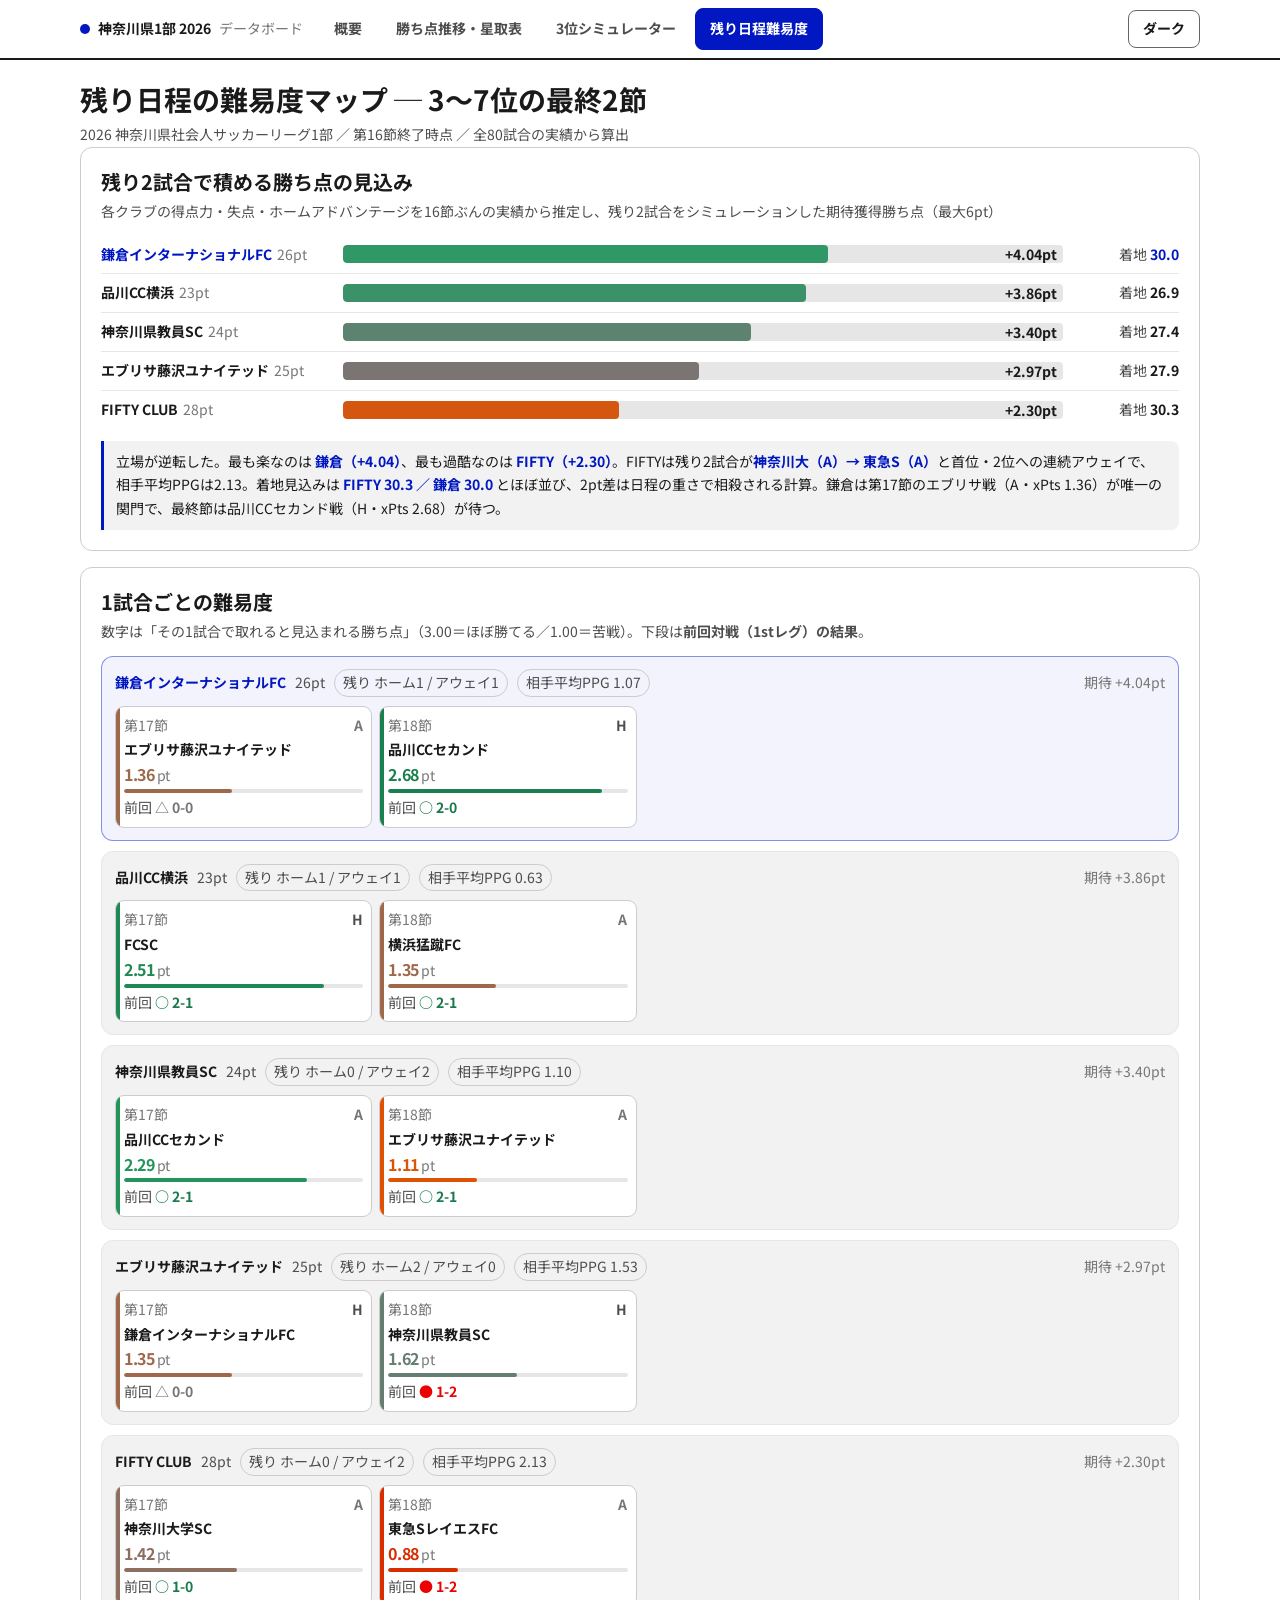
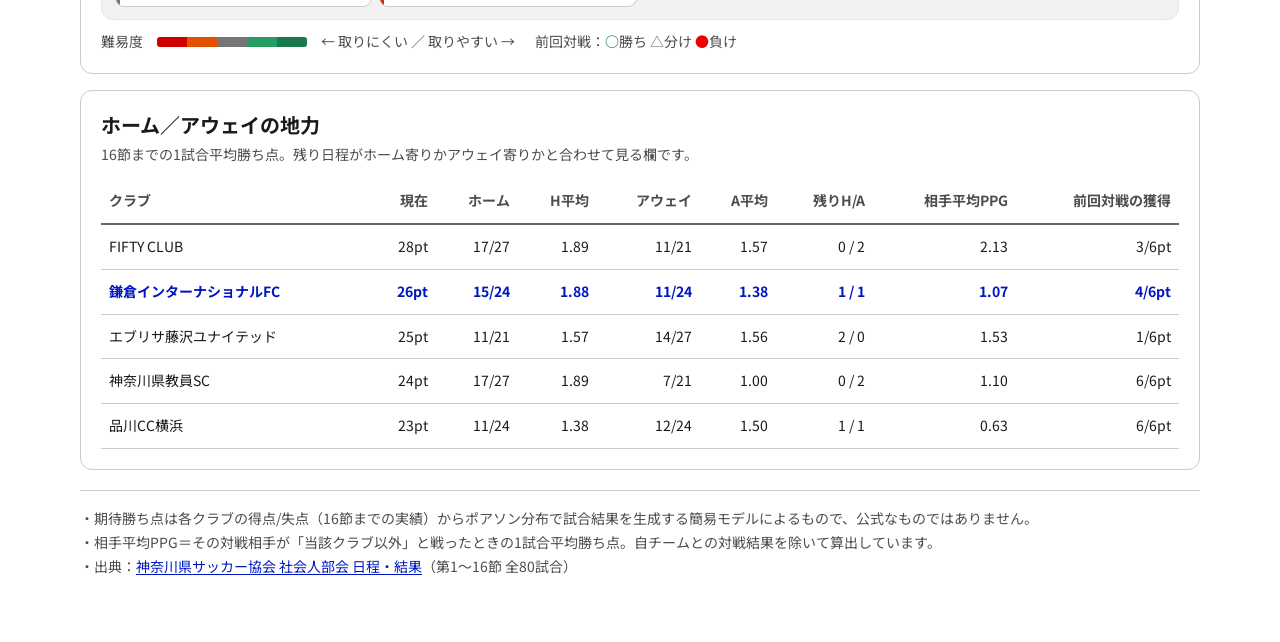
==== commit 8a7f7ecc: "Add files via upload" ====
--- a/fixtures.html
+++ b/fixtures.html
@@ -66,14 +66,14 @@
 
 <header>
   <div>
-    <h1>残り日程の難易度マップ ─ 3〜7位の最終3節</h1>
-    <p class="sub">2026 神奈川県社会人サッカーリーグ1部 ／ 第15節終了時点 ／ 全75試合の実績から算出</p>
+    <h1>残り日程の難易度マップ ─ 3〜7位の最終2節</h1>
+    <p class="sub">2026 神奈川県社会人サッカーリーグ1部 ／ 第16節終了時点 ／ 全80試合の実績から算出</p>
   </div>
 </header>
 
 <div class="card">
-  <h2>残り3試合で積める勝ち点の見込み</h2>
-  <p class="lead">各クラブの得点力・失点・ホームアドバンテージを15節ぶんの実績から推定し、残り3試合をシミュレーションした期待獲得勝ち点（最大9pt）</p>
+  <h2>残り2試合で積める勝ち点の見込み</h2>
+  <p class="lead">各クラブの得点力・失点・ホームアドバンテージを16節ぶんの実績から推定し、残り2試合をシミュレーションした期待獲得勝ち点（最大6pt）</p>
   <div id="ranking"></div>
   <div class="key" id="keynote"></div>
 </div>
@@ -92,7 +92,7 @@
 
 <div class="card">
   <h2>ホーム／アウェイの地力</h2>
-  <p class="lead">15節までの1試合平均勝ち点。残り日程がホーム寄りかアウェイ寄りかと合わせて見る欄です。</p>
+  <p class="lead">16節までの1試合平均勝ち点。残り日程がホーム寄りかアウェイ寄りかと合わせて見る欄です。</p>
   <table>
     <thead><tr><th>クラブ</th><th>現在</th><th>ホーム</th><th>H平均</th><th>アウェイ</th><th>A平均</th><th>残りH/A</th><th>相手平均PPG</th><th>前回対戦の獲得</th></tr></thead>
     <tbody id="ha"></tbody>
@@ -100,24 +100,24 @@
 </div>
 
 <footer>
-  ・期待勝ち点は各クラブの得点/失点（15節までの実績）からポアソン分布で試合結果を生成する簡易モデルによるもので、公式なものではありません。<br>
+  ・期待勝ち点は各クラブの得点/失点（16節までの実績）からポアソン分布で試合結果を生成する簡易モデルによるもので、公式なものではありません。<br>
   ・相手平均PPG＝その対戦相手が「当該クラブ以外」と戦ったときの1試合平均勝ち点。自チームとの対戦結果を除いて算出しています。<br>
-  ・出典：<a href="https://fakj-shakaijin.com/league/div1/">神奈川県サッカー協会 社会人部会 日程・結果</a>（第1〜15節 全75試合）
+  ・出典：<a href="https://fakj-shakaijin.com/league/div1/">神奈川県サッカー協会 社会人部会 日程・結果</a>（第1〜16節 全80試合）
 </footer>
 </div>
 
 <script>
 const D=[
- {t:"神奈川県教員SC",pt:21,exp:5.85,land:26.8,oppppg:0.78,leg:9,homeRec:[17,9],awayRec:[4,6],rh:0,
-  fx:[{rd:16,ha:"A",op:"FCSC",xp:2.49,lg:"○ 3-0"},{rd:17,ha:"A",op:"品川CCセカンド",xp:2.24,lg:"○ 2-1"},{rd:18,ha:"A",op:"エブリサ藤沢ユナイテッド",xp:1.12,lg:"○ 2-1"}]},
- {t:"エブリサ藤沢ユナイテッド",pt:22,exp:5.18,land:27.2,oppppg:1.07,leg:1,homeRec:[11,7],awayRec:[11,8],rh:2,
-  fx:[{rd:16,ha:"A",op:"品川CCセカンド",xp:2.24,lg:"● 1-2"},{rd:17,ha:"H",op:"鎌倉インターナショナルFC",xp:1.34,lg:"△ 0-0"},{rd:18,ha:"H",op:"神奈川県教員SC",xp:1.60,lg:"● 1-2"}]},
- {t:"鎌倉インターナショナルFC",km:1,pt:23,exp:4.79,land:27.8,oppppg:1.36,leg:7,homeRec:[15,8],awayRec:[8,7],rh:1,
-  fx:[{rd:16,ha:"A",op:"FIFTY CLUB",xp:0.79,lg:"○ 1-0"},{rd:17,ha:"A",op:"エブリサ藤沢ユナイテッド",xp:1.34,lg:"△ 0-0"},{rd:18,ha:"H",op:"品川CCセカンド",xp:2.66,lg:"○ 2-0"}]},
- {t:"品川CC横浜",pt:22,exp:4.55,land:26.5,oppppg:1.21,leg:6,homeRec:[11,8],awayRec:[11,7],rh:1,
-  fx:[{rd:16,ha:"A",op:"東急SレイエスFC",xp:0.64,lg:"● 0-1"},{rd:17,ha:"H",op:"FCSC",xp:2.55,lg:"○ 2-1"},{rd:18,ha:"A",op:"横浜猛蹴FC",xp:1.36,lg:"○ 2-1"}]},
- {t:"FIFTY CLUB",pt:28,exp:4.53,land:32.5,oppppg:1.95,leg:3,homeRec:[17,8],awayRec:[11,7],rh:1,
-  fx:[{rd:16,ha:"H",op:"鎌倉インターナショナルFC",xp:1.96,lg:"● 0-1"},{rd:17,ha:"A",op:"神奈川大学SC",xp:1.58,lg:"○ 1-0"},{rd:18,ha:"A",op:"東急SレイエスFC",xp:0.99,lg:"● 1-2"}]}
+ {t:"鎌倉インターナショナルFC",km:1,pt:26,exp:4.04,land:30.0,oppppg:1.07,leg:4,homeRec:[15,8],awayRec:[11,8],rh:1,
+  fx:[{rd:17,ha:"A",op:"エブリサ藤沢ユナイテッド",xp:1.36,lg:"△ 0-0"},{rd:18,ha:"H",op:"品川CCセカンド",xp:2.68,lg:"○ 2-0"}]},
+ {t:"品川CC横浜",pt:23,exp:3.86,land:26.9,oppppg:0.63,leg:6,homeRec:[11,8],awayRec:[12,8],rh:1,
+  fx:[{rd:17,ha:"H",op:"FCSC",xp:2.51,lg:"○ 2-1"},{rd:18,ha:"A",op:"横浜猛蹴FC",xp:1.35,lg:"○ 2-1"}]},
+ {t:"神奈川県教員SC",pt:24,exp:3.40,land:27.4,oppppg:1.10,leg:6,homeRec:[17,9],awayRec:[7,7],rh:0,
+  fx:[{rd:17,ha:"A",op:"品川CCセカンド",xp:2.29,lg:"○ 2-1"},{rd:18,ha:"A",op:"エブリサ藤沢ユナイテッド",xp:1.11,lg:"○ 2-1"}]},
+ {t:"エブリサ藤沢ユナイテッド",pt:25,exp:2.97,land:27.9,oppppg:1.53,leg:1,homeRec:[11,7],awayRec:[14,9],rh:2,
+  fx:[{rd:17,ha:"H",op:"鎌倉インターナショナルFC",xp:1.35,lg:"△ 0-0"},{rd:18,ha:"H",op:"神奈川県教員SC",xp:1.62,lg:"● 1-2"}]},
+ {t:"FIFTY CLUB",pt:28,exp:2.30,land:30.3,oppppg:2.13,leg:3,homeRec:[17,9],awayRec:[11,7],rh:0,
+  fx:[{rd:17,ha:"A",op:"神奈川大学SC",xp:1.42,lg:"○ 1-0"},{rd:18,ha:"A",op:"東急SレイエスFC",xp:0.88,lg:"● 1-2"}]}
 ];
 /* 難易度→色（1.5を中立とする発散スケール） */
 function heat(x){
@@ -136,18 +136,18 @@
 document.getElementById('ranking').innerHTML=sorted.map(d=>`
   <div class="rankrow ${d.km?'km':''}">
     <div class="rname">${d.t}<i>${d.pt}pt</i></div>
-    <div class="rbar"><i style="width:${d.exp/9*100}%;background:${heat(d.exp/3)}"></i><b>+${d.exp.toFixed(2)}pt</b></div>
+    <div class="rbar"><i style="width:${d.exp/6*100}%;background:${heat(d.exp/2)}"></i><b>+${d.exp.toFixed(2)}pt</b></div>
     <div class="rland">着地 <b>${d.land.toFixed(1)}</b></div>
   </div>`).join('');
 
 document.getElementById('keynote').innerHTML=
- "最も楽なのは <b>神奈川県教員（+5.85）</b>、最も過酷なのは <b>FIFTY（+4.53）</b>。鎌倉は<b>+4.79</b>で下から2番目だが、これは第16節のFIFTY戦（xPts 0.79）が極端に重いため。着地見込みは FIFTY 32.5 が抜け出し、<b>鎌倉 27.8 ／ エブリサ 27.2 ／ 県教員 26.8 ／ 品川横浜 26.5</b> が続く。県教員は残り3試合すべてアウェイだが相手が最下位FCSC・9位品川2nd・エブリサで、<b>直接対決を持たない鎌倉にとって一番の伏兵</b>。";
+ "立場が逆転した。最も楽なのは <b>鎌倉（+4.04）</b>、最も過酷なのは <b>FIFTY（+2.30）</b>。FIFTYは残り2試合が<b>神奈川大（A）→ 東急S（A）</b>と首位・2位への連続アウェイで、相手平均PPGは2.13。着地見込みは <b>FIFTY 30.3 ／ 鎌倉 30.0</b> とほぼ並び、2pt差は日程の重さで相殺される計算。鎌倉は第17節のエブリサ戦（A・xPts 1.36）が唯一の関門で、最終節は品川CCセカンド戦（H・xPts 2.68）が待つ。";
 
 document.getElementById('teams').innerHTML=sorted.map(d=>`
   <div class="team ${d.km?'km':''}">
     <div class="thead">
       <span class="nm">${d.t}</span><span class="pt">${d.pt}pt</span>
-      <span class="tag">残り ホーム${d.rh} / アウェイ${3-d.rh}</span>
+      <span class="tag">残り ホーム${d.rh} / アウェイ${2-d.rh}</span>
       <span class="tag">相手平均PPG ${d.oppppg.toFixed(2)}</span>
       <span class="sp">期待 +${d.exp.toFixed(2)}pt</span>
     </div>
@@ -168,7 +168,7 @@
   return `<tr class="${d.km?'km':''}"><td>${d.t}</td><td>${d.pt}pt</td>
     <td>${d.homeRec[0]}/${d.homeRec[1]*3}</td><td>${hp.toFixed(2)}</td>
     <td>${d.awayRec[0]}/${d.awayRec[1]*3}</td><td>${apg.toFixed(2)}</td>
-    <td>${d.rh} / ${3-d.rh}</td><td>${d.oppppg.toFixed(2)}</td><td>${d.leg}/9pt</td></tr>`;
+    <td>${d.rh} / ${2-d.rh}</td><td>${d.oppppg.toFixed(2)}</td><td>${d.leg}/6pt</td></tr>`;
 }).join('');
 
 document.getElementById('theme').onclick=e=>{const dk=document.documentElement.dataset.theme==='dark';
